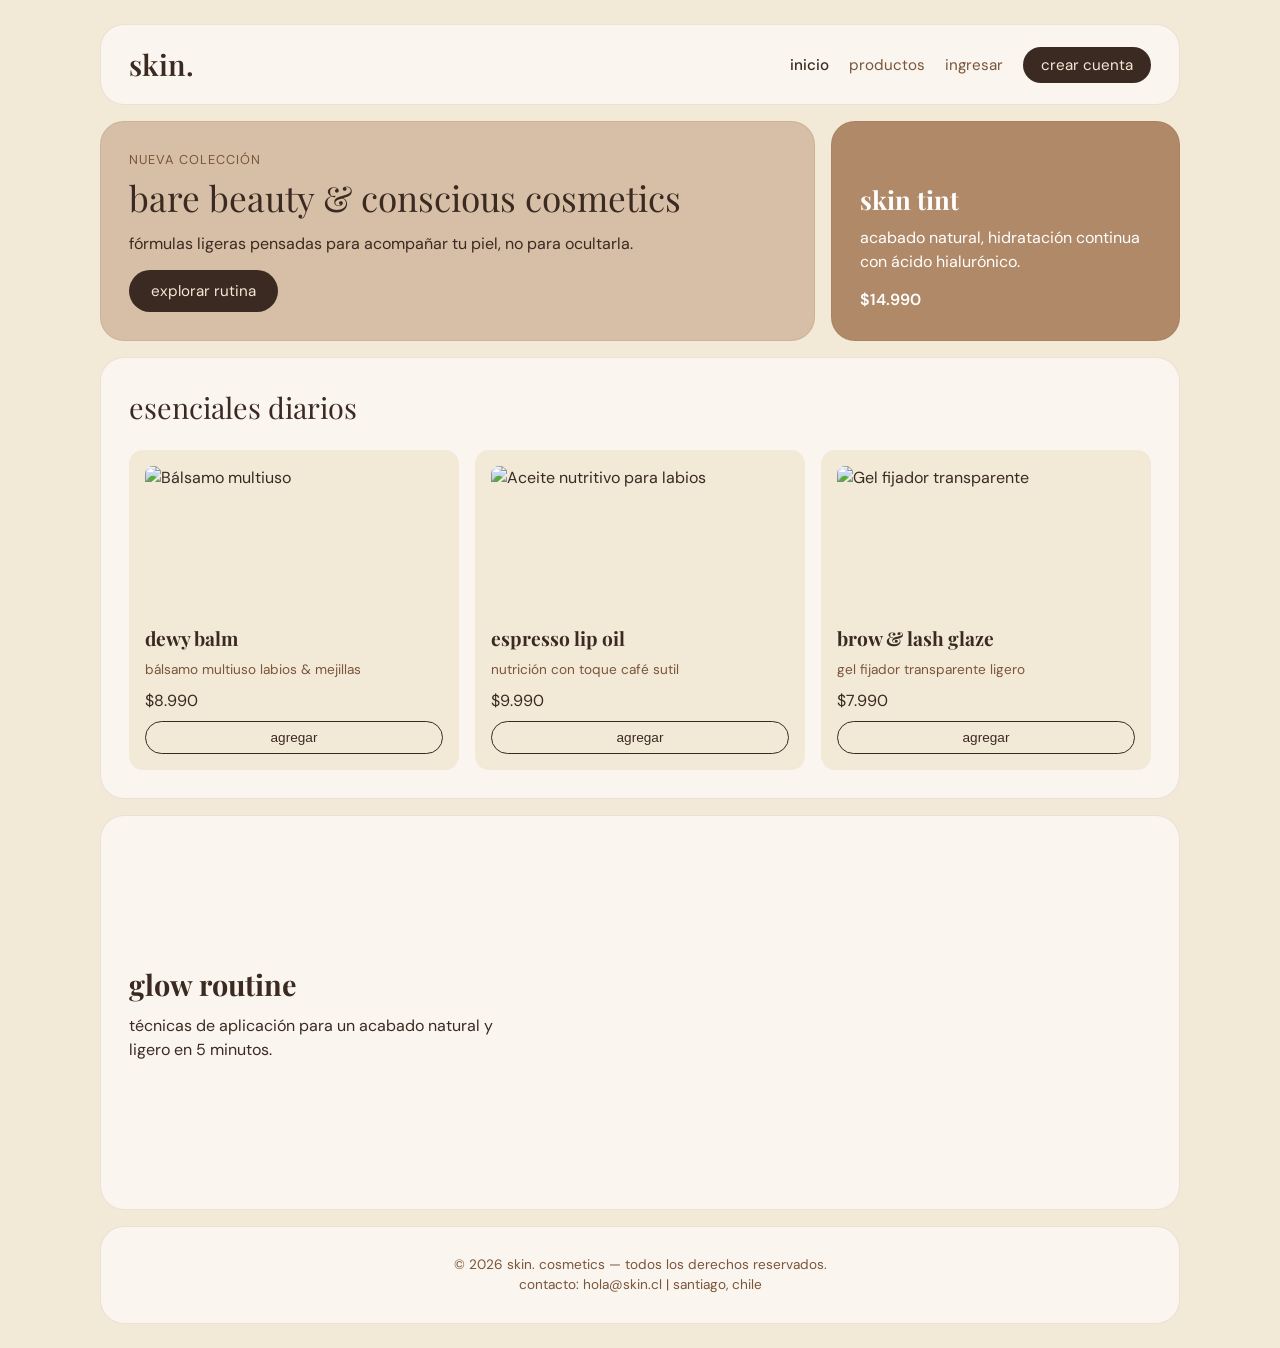
==== index.html @ 5be571f7 "feat: codigo completo, primera prueba" ====
<!DOCTYPE html>
<html lang="es">
<head>
  <meta charset="UTF-8">
  <meta name="viewport" content="width=device-width, initial-scale=1.0">
  <title>skin. — bare beauty</title>
  <link rel="preconnect" href="https://fonts.googleapis.com">
  <link rel="preconnect" href="https://fonts.gstatic.com" crossorigin>
  <link href="https://fonts.googleapis.com/css2?family=DM+Sans:wght@300;400;500&family=Playfair+Display:ital,wght@0,400;0,600;1,400&display=swap" rel="stylesheet">
  <link rel="stylesheet" href="css/styles.css">
</head>
<body>

  <div class="page-container">
    <header class="bento-card header-nav">
      <div class="brand">skin.</div>
      <nav>
        <ul>
          <li><a href="index.html" class="active">inicio</a></li>
          <li><a href="#catalogo">productos</a></li>
          <li><a href="login.html">ingresar</a></li>
          <li><a href="registro.html" class="btn-pill">crear cuenta</a></li>
        </ul>
      </nav>
    </header>

    <main class="bento-grid">
      <section class="bento-card hero-card">
        <span class="tag">nueva colección</span>
        <h1>bare beauty & conscious cosmetics</h1>
        <p>fórmulas ligeras pensadas para acompañar tu piel, no para ocultarla.</p>
        <a href="#catalogo" class="btn-main">explorar rutina</a>
      </section>

      <article class="bento-card highlight-card">
        <h3>skin tint</h3>
        <p>acabado natural, hidratación continua con ácido hialurónico.</p>
        <span class="price">$14.990</span>
      </article>

      <section id="catalogo" class="bento-card catalog-section">
        <h2>esenciales diarios</h2>
        <div class="products-subgrid">
          <article class="product-item">
            <img src="https://images.unsplash.com/photo-1586495777744-4413f21062fa?w=300" alt="Bálsamo multiuso">
            <h4>dewy balm</h4>
            <p>bálsamo multiuso labios & mejillas</p>
            <span>$8.990</span>
            <button type="button" class="btn-small">agregar</button>
          </article>

          <article class="product-item">
            <img src="https://images.unsplash.com/photo-1522337360788-8b13dee7a37e?w=300" alt="Aceite nutritivo para labios">
            <h4>espresso lip oil</h4>
            <p>nutrición con toque café sutil</p>
            <span>$9.990</span>
            <button type="button" class="btn-small">agregar</button>
          </article>

          <article class="product-item">
            <img src="https://images.unsplash.com/photo-1512496015851-a90fb38ba796?w=300" alt="Gel fijador transparente">
            <h4>brow & lash glaze</h4>
            <p>gel fijador transparente ligero</p>
            <span>$7.990</span>
            <button type="button" class="btn-small">agregar</button>
          </article>
        </div>
      </section>

      <section class="bento-card video-card">
        <div class="video-info">
          <h2>glow routine</h2>
          <p>técnicas de aplicación para un acabado natural y ligero en 5 minutos.</p>
        </div>
        <div class="iframe-wrapper">
          <iframe 
            src="https://www.youtube-nocookie.com/embed/dQw4w9WgXcQ" 
            title="skin. routine" 
            allowfullscreen>
          </iframe>
        </div>
      </section>
    </main>

    <footer class="bento-card footer-card">
      <p>&copy; 2026 skin. cosmetics — todos los derechos reservados.</p>
      <p>contacto: hola@skin.cl | santiago, chile</p>
    </footer>
  </div>

</body>
</html>
---- css/styles.css ----
:root {
  --creamy-latte: #F3E9D7;
  --warm-cappuccino: #D6BFA6;
  --caramel-roast: #B08968;
  --mocha-bean: #7A553A;
  --espresso-shot: #3B2A22;

  --font-serif: 'Playfair Display', serif;
  --font-sans: 'DM Sans', sans-serif;
  --radius-lg: 24px;
  --radius-sm: 14px;
}

* {
  box-sizing: border-box;
  margin: 0;
  padding: 0;
}

body {
  background-color: var(--creamy-latte);
  color: var(--espresso-shot);
  font-family: var(--font-sans);
  padding: 24px 16px;
  line-height: 1.5;
}

.page-container {
  max-width: 1080px;
  margin: 0 auto;
  display: flex;
  flex-direction: column;
  gap: 16px;
}

.bento-card {
  background-color: #FAF5EE;
  border-radius: var(--radius-lg);
  padding: 28px;
  border: 1px solid rgba(122, 85, 58, 0.12);
}

/* Header */
.header-nav {
  display: flex;
  justify-content: space-between;
  align-items: center;
  padding: 18px 28px;
}

.brand {
  font-family: var(--font-serif);
  font-size: 1.8rem;
  font-weight: 600;
  color: var(--espresso-shot);
}

nav ul {
  display: flex;
  list-style: none;
  gap: 20px;
  align-items: center;
}

nav a {
  text-decoration: none;
  color: var(--mocha-bean);
  font-size: 0.95rem;
  transition: color 0.2s;
}

nav a:hover, nav a.active {
  color: var(--espresso-shot);
  font-weight: 500;
}

.btn-pill {
  background-color: var(--espresso-shot);
  color: var(--creamy-latte) !important;
  padding: 8px 18px;
  border-radius: 999px;
}

/* Bento Grid */
.bento-grid {
  display: grid;
  grid-template-columns: repeat(3, 1fr);
  gap: 16px;
}

.hero-card {
  grid-column: span 2;
  background-color: var(--warm-cappuccino);
  display: flex;
  flex-direction: column;
  justify-content: center;
}

.tag {
  font-size: 0.8rem;
  text-transform: uppercase;
  letter-spacing: 1px;
  color: var(--mocha-bean);
  margin-bottom: 8px;
}

.hero-card h1 {
  font-family: var(--font-serif);
  font-size: 2.2rem;
  line-height: 1.2;
  margin-bottom: 12px;
  font-weight: 400;
}

.btn-main {
  display: inline-block;
  align-self: flex-start;
  margin-top: 14px;
  background-color: var(--espresso-shot);
  color: var(--creamy-latte);
  padding: 10px 22px;
  border-radius: 999px;
  text-decoration: none;
  border: none;
  cursor: pointer;
  font-family: var(--font-sans);
  font-size: 0.95rem;
}

.highlight-card {
  background-color: var(--caramel-roast);
  color: #fff;
  display: flex;
  flex-direction: column;
  justify-content: flex-end;
}

.highlight-card h3 {
  font-family: var(--font-serif);
  font-size: 1.6rem;
  margin-bottom: 8px;
}

.price {
  font-weight: 600;
  margin-top: 14px;
}

/* Catálogo */
.catalog-section {
  grid-column: span 3;
}

.catalog-section h2 {
  font-family: var(--font-serif);
  font-size: 1.8rem;
  margin-bottom: 20px;
  font-weight: 400;
}

.products-subgrid {
  display: grid;
  grid-template-columns: repeat(auto-fit, minmax(220px, 1fr));
  gap: 16px;
}

.product-item {
  background-color: var(--creamy-latte);
  padding: 16px;
  border-radius: var(--radius-sm);
  display: flex;
  flex-direction: column;
  gap: 8px;
}

.product-item img {
  width: 100%;
  height: 150px;
  object-fit: cover;
  border-radius: 8px;
}

.product-item h4 {
  font-family: var(--font-serif);
  font-size: 1.2rem;
}

.product-item p {
  font-size: 0.85rem;
  color: var(--mocha-bean);
}

.btn-small {
  margin-top: auto;
  padding: 8px;
  border: 1px solid var(--espresso-shot);
  background: transparent;
  border-radius: 999px;
  cursor: pointer;
  color: var(--espresso-shot);
  font-size: 0.85rem;
}

.btn-small:hover {
  background-color: var(--espresso-shot);
  color: #fff;
}

/* Video Card */
.video-card {
  grid-column: span 3;
  display: grid;
  grid-template-columns: 1fr 1.5fr;
  gap: 24px;
  align-items: center;
}

.video-card h2 {
  font-family: var(--font-serif);
  font-size: 1.8rem;
  margin-bottom: 8px;
}

.iframe-wrapper {
  position: relative;
  padding-bottom: 56.25%;
  height: 0;
  border-radius: var(--radius-sm);
  overflow: hidden;
}

.iframe-wrapper iframe {
  position: absolute;
  top: 0;
  left: 0;
  width: 100%;
  height: 100%;
  border: none;
}

/* Layout Formularios */
.auth-grid {
  grid-template-columns: 1fr 1.2fr;
}

.auth-hero {
  background-color: var(--warm-cappuccino);
  display: flex;
  flex-direction: column;
  justify-content: center;
}

.auth-hero h2 {
  font-family: var(--font-serif);
  font-size: 2rem;
  margin-bottom: 12px;
}

.form-container h2 {
  font-family: var(--font-serif);
  font-size: 1.8rem;
  margin-bottom: 20px;
}

.input-group {
  display: flex;
  flex-direction: column;
  margin-bottom: 14px;
}

.input-group label {
  font-size: 0.85rem;
  color: var(--mocha-bean);
  margin-bottom: 6px;
}

.input-group input {
  padding: 12px 16px;
  border-radius: var(--radius-sm);
  border: 1px solid var(--warm-cappuccino);
  background-color: #fff;
  font-family: var(--font-sans);
  font-size: 0.95rem;
  color: var(--espresso-shot);
  outline: none;
}

.input-group input:focus {
  border-color: var(--mocha-bean);
}

.error-msg {
  color: #9e2a2b;
  font-size: 0.75rem;
  margin-top: 4px;
  min-height: 1rem;
}

.full-width {
  width: 100%;
  margin-top: 8px;
}

/* Footer */
.footer-card {
  text-align: center;
  font-size: 0.85rem;
  color: var(--mocha-bean);
}

/* Responsive */
@media (max-width: 768px) {
  .bento-grid, .auth-grid {
    grid-template-columns: 1fr;
  }
  .hero-card, .video-card {
    grid-column: span 1;
    grid-template-columns: 1fr;
  }
}
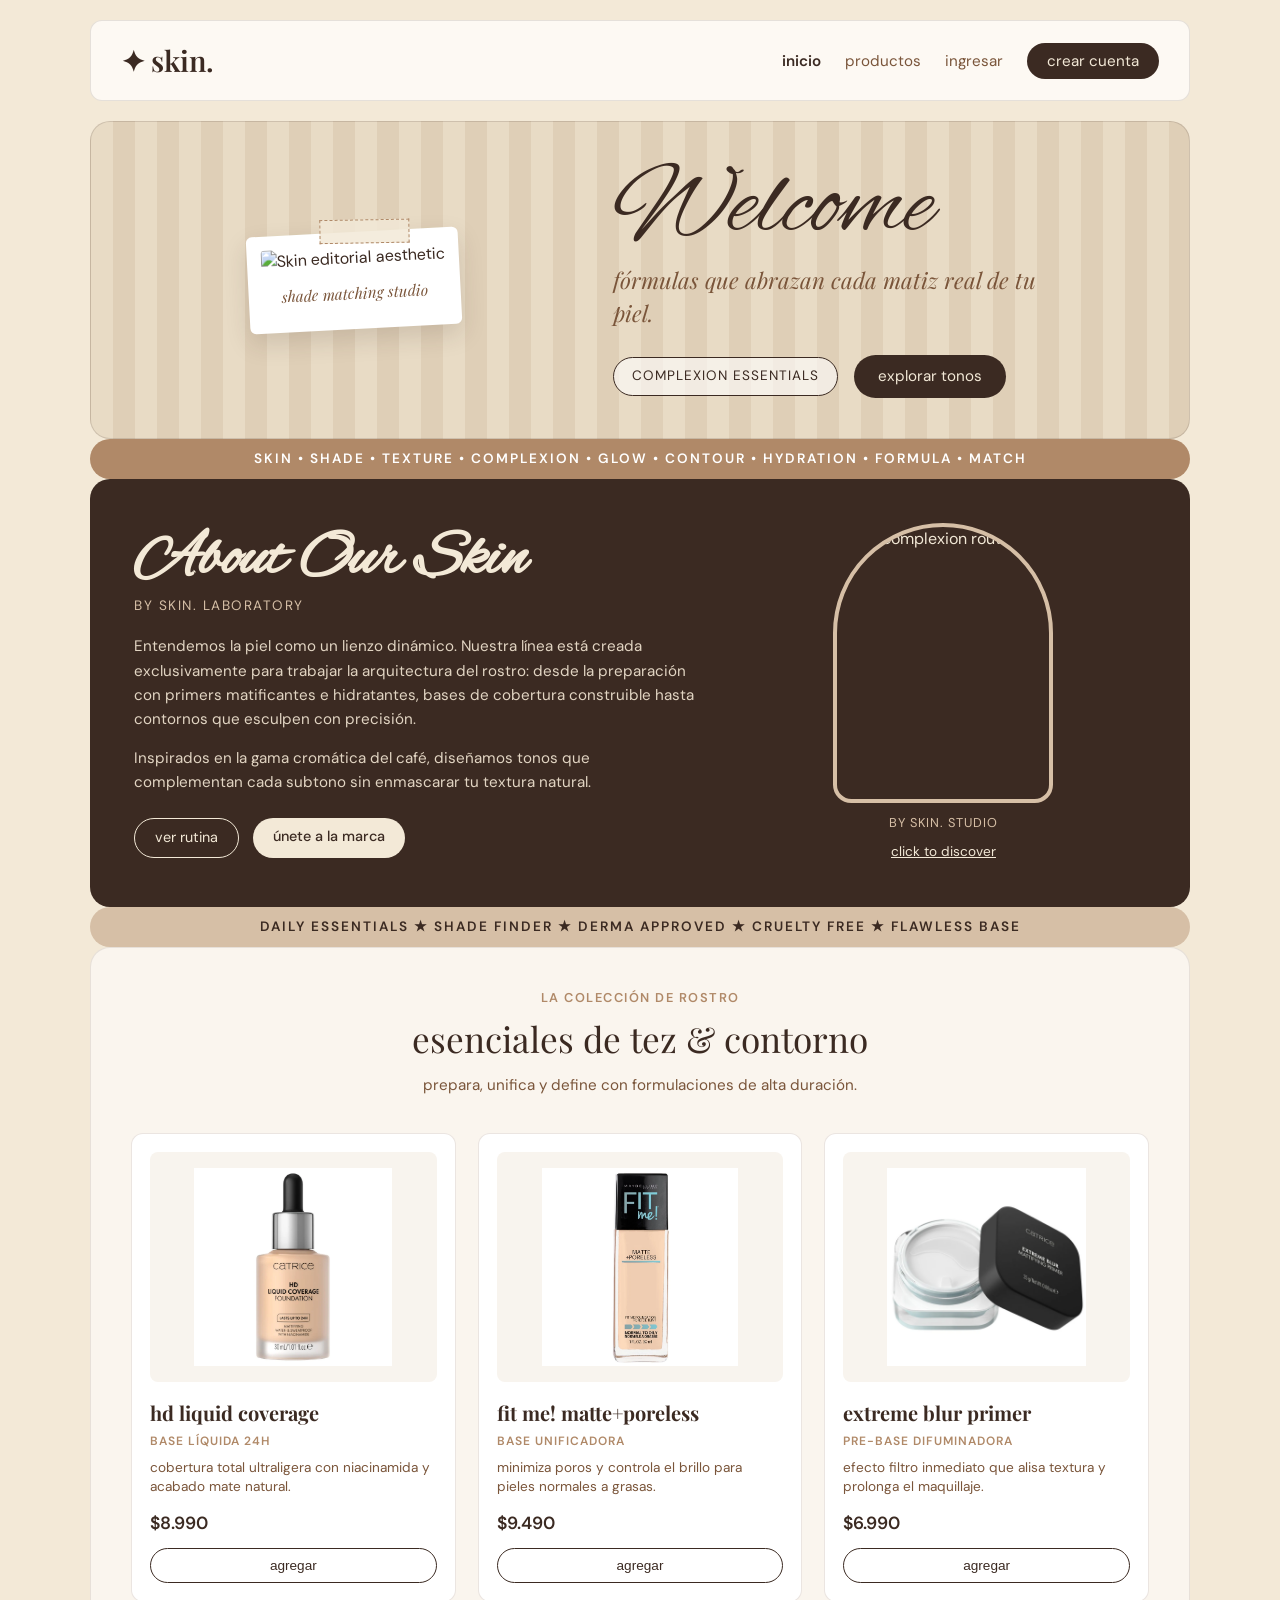
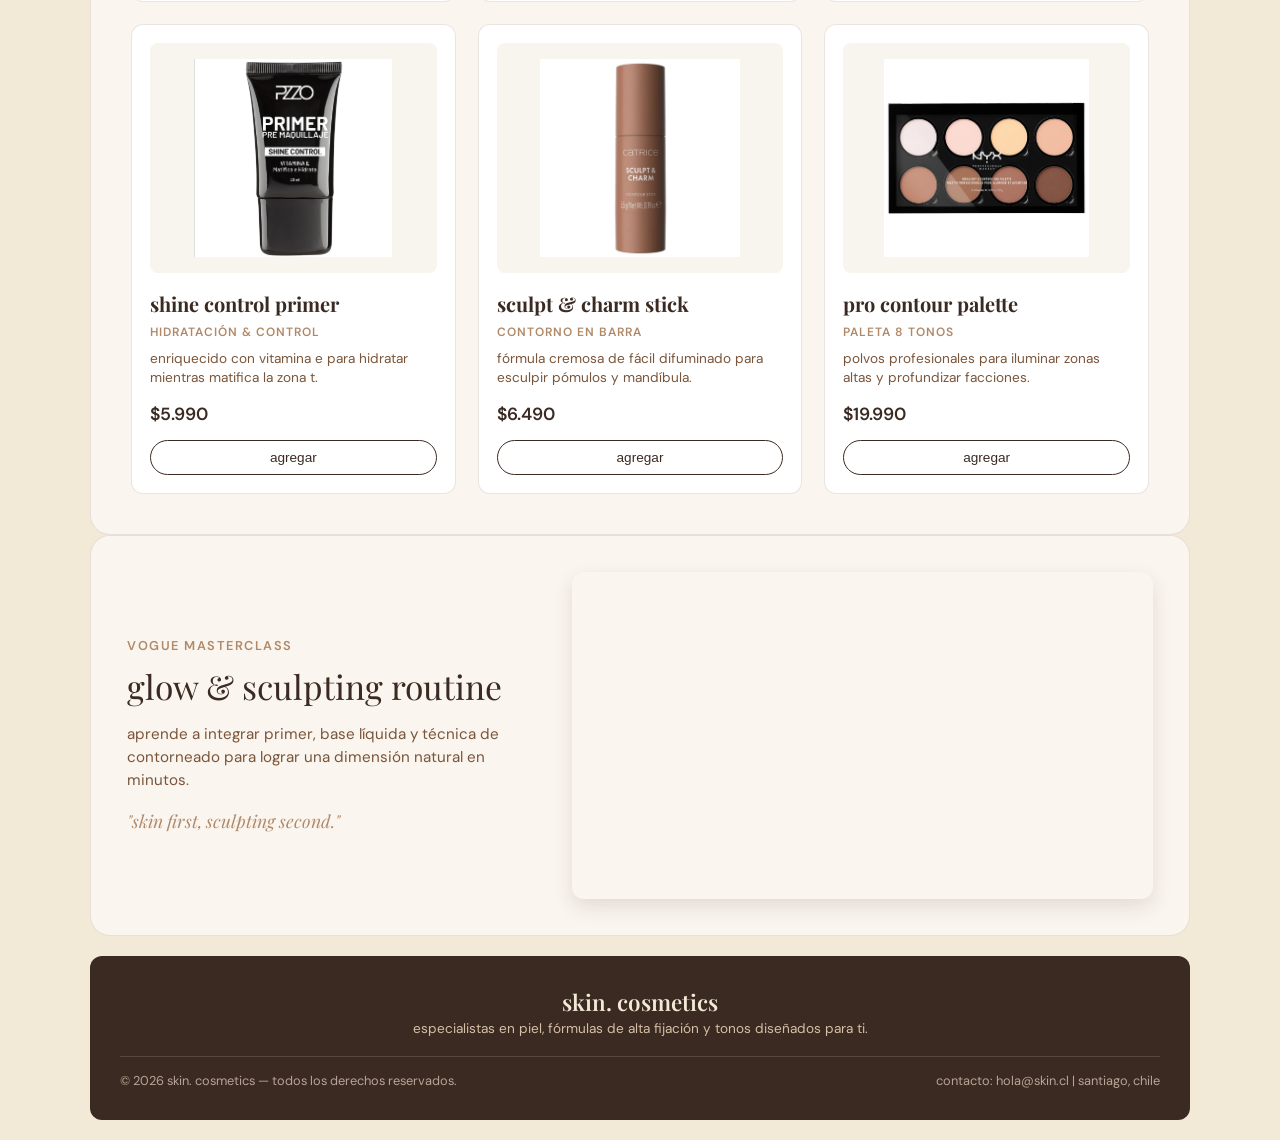
==== commit 77675cfb: "fix: codigo completo, segunda prueba" ====
--- a/index.html
+++ b/index.html
@@ -1,20 +1,20 @@
-
 <!DOCTYPE html>
 <html lang="es">
 <head>
   <meta charset="UTF-8">
   <meta name="viewport" content="width=device-width, initial-scale=1.0">
-  <title>skin. — bare beauty</title>
+  <title>skin. — complexion & contour</title>
   <link rel="preconnect" href="https://fonts.googleapis.com">
   <link rel="preconnect" href="https://fonts.gstatic.com" crossorigin>
-  <link href="https://fonts.googleapis.com/css2?family=DM+Sans:wght@300;400;500&family=Playfair+Display:ital,wght@0,400;0,600;1,400&display=swap" rel="stylesheet">
+  <link href="https://fonts.googleapis.com/css2?family=Alex+Brush&family=DM+Sans:wght@300;400;500;600&family=Playfair+Display:ital,wght@0,400;0,600;1,400&display=swap" rel="stylesheet">
   <link rel="stylesheet" href="css/styles.css">
 </head>
 <body>
 
   <div class="page-container">
-    <header class="bento-card header-nav">
-      <div class="brand">skin.</div>
+    <!-- Header Navegación -->
+    <header class="header-nav">
+      <div class="brand">✦ skin.</div>
       <nav>
         <ul>
           <li><a href="index.html" class="active">inicio</a></li>
@@ -25,67 +25,192 @@
       </nav>
     </header>
 
-    <main class="bento-grid">
-      <section class="bento-card hero-card">
-        <span class="tag">nueva colección</span>
-        <h1>bare beauty & conscious cosmetics</h1>
-        <p>fórmulas ligeras pensadas para acompañar tu piel, no para ocultarla.</p>
-        <a href="#catalogo" class="btn-main">explorar rutina</a>
-      </section>
-
-      <article class="bento-card highlight-card">
-        <h3>skin tint</h3>
-        <p>acabado natural, hidratación continua con ácido hialurónico.</p>
-        <span class="price">$14.990</span>
-      </article>
-
-      <section id="catalogo" class="bento-card catalog-section">
-        <h2>esenciales diarios</h2>
-        <div class="products-subgrid">
-          <article class="product-item">
-            <img src="https://images.unsplash.com/photo-1586495777744-4413f21062fa?w=300" alt="Bálsamo multiuso">
-            <h4>dewy balm</h4>
-            <p>bálsamo multiuso labios & mejillas</p>
-            <span>$8.990</span>
-            <button type="button" class="btn-small">agregar</button>
-          </article>
-
-          <article class="product-item">
-            <img src="https://images.unsplash.com/photo-1522337360788-8b13dee7a37e?w=300" alt="Aceite nutritivo para labios">
-            <h4>espresso lip oil</h4>
-            <p>nutrición con toque café sutil</p>
-            <span>$9.990</span>
-            <button type="button" class="btn-small">agregar</button>
-          </article>
-
-          <article class="product-item">
-            <img src="https://images.unsplash.com/photo-1512496015851-a90fb38ba796?w=300" alt="Gel fijador transparente">
-            <h4>brow & lash glaze</h4>
-            <p>gel fijador transparente ligero</p>
-            <span>$7.990</span>
-            <button type="button" class="btn-small">agregar</button>
-          </article>
-        </div>
-      </section>
-
-      <section class="bento-card video-card">
+    <main>
+      <!-- Hero Section Editorial (Welcome) -->
+      <section class="hero-editorial">
+        <div class="hero-frame-wrapper">
+          <div class="polaroid-card">
+            <span class="tape-badge"></span>
+            <img src="https://images.unsplash.com/photo-1596462502278-27bfdc403348?w=500" alt="Skin editorial aesthetic">
+            <span class="polaroid-caption">shade matching studio</span>
+          </div>
+        </div>
+        <div class="hero-text-wrapper">
+          <h1 class="welcome-title">Welcome</h1>
+          <p class="brand-tagline">fórmulas que abrazan cada matiz real de tu piel.</p>
+          <div class="hero-action-box">
+            <span class="badge-pill">complexion essentials</span>
+            <a href="#catalogo" class="btn-main">explorar tonos</a>
+          </div>
+        </div>
+      </section>
+
+      <!-- Cinta divisoria superior -->
+      <div class="marquee-strip">
+        <span>SKIN • SHADE • TEXTURE • COMPLEXION • GLOW • CONTOUR • HYDRATION • FORMULA • MATCH</span>
+      </div>
+
+      <!-- About Section (Estilo bloque oscuro con cameo circular) -->
+      <section class="about-section">
+        <div class="about-content">
+          <h2 class="about-heading">About Our Skin</h2>
+          <span class="byline">by skin. laboratory</span>
+          <p>
+            Entendemos la piel como un lienzo dinámico. Nuestra línea está creada exclusivamente 
+            para trabajar la arquitectura del rostro: desde la preparación con primers matificantes 
+            e hidratantes, bases de cobertura construible hasta contornos que esculpen con precisión.
+          </p>
+          <p>
+            Inspirados en la gama cromática del café, diseñamos tonos que complementan cada subtono 
+            sin enmascarar tu textura natural.
+          </p>
+          <div class="about-actions">
+            <a href="#catalogo" class="btn-outline-light">ver rutina</a>
+            <a href="registro.html" class="btn-solid-light">únete a la marca</a>
+          </div>
+        </div>
+
+        <div class="about-cameo-wrapper">
+          <div class="cameo-arch">
+            <img src="https://images.unsplash.com/photo-1522337360788-8b13dee7a37e?w=500" alt="Complexion routine">
+          </div>
+          <span class="cameo-label">by skin. studio</span>
+          <a href="#catalogo" class="cameo-link">click to discover</a>
+        </div>
+      </section>
+
+      <!-- Cinta divisoria intermedia -->
+      <div class="marquee-strip secondary-strip">
+        <span>DAILY ESSENTIALS ★ SHADE FINDER ★ DERMA APPROVED ★ CRUELTY FREE ★ FLAWLESS BASE</span>
+      </div>
+
+      <!-- Catálogo: 6 Productos en fichas verticales tipo revista -->
+      <section id="catalogo" class="catalog-section">
+        <div class="section-header">
+          <span class="tag">la colección de rostro</span>
+          <h2>esenciales de tez & contorno</h2>
+          <p>prepara, unifica y define con formulaciones de alta duración.</p>
+        </div>
+
+        <div class="products-grid">
+          <!-- Producto 1: Catrice HD Liquid Coverage -->
+          <article class="product-card">
+            <div class="product-photo-box">
+              <img src="img/catrice-hd.png" alt="Base Catrice HD Liquid Coverage">
+            </div>
+            <div class="product-info">
+              <h3>hd liquid coverage</h3>
+              <span class="category-tag">base líquida 24h</span>
+              <p>cobertura total ultraligera con niacinamida y acabado mate natural.</p>
+              <span class="price">$8.990</span>
+              <button type="button" class="btn-small">agregar</button>
+            </div>
+          </article>
+
+          <!-- Producto 2: Maybelline Fit Me -->
+          <article class="product-card">
+            <div class="product-photo-box">
+              <img src="img/maybelline-fitme.png" alt="Base Maybelline Fit Me Matte and Poreless">
+            </div>
+            <div class="product-info">
+              <h3>fit me! matte+poreless</h3>
+              <span class="category-tag">base unificadora</span>
+              <p>minimiza poros y controla el brillo para pieles normales a grasas.</p>
+              <span class="price">$9.490</span>
+              <button type="button" class="btn-small">agregar</button>
+            </div>
+          </article>
+
+          <!-- Producto 3: Catrice Extreme Blur -->
+          <article class="product-card">
+            <div class="product-photo-box">
+              <img src="img/catrice-blur.png" alt="Primer Catrice Extreme Blur">
+            </div>
+            <div class="product-info">
+              <h3>extreme blur primer</h3>
+              <span class="category-tag">pre-base difuminadora</span>
+              <p>efecto filtro inmediato que alisa textura y prolonga el maquillaje.</p>
+              <span class="price">$6.990</span>
+              <button type="button" class="btn-small">agregar</button>
+            </div>
+          </article>
+
+          <!-- Producto 4: PZZO Primer Shine Control -->
+          <article class="product-card">
+            <div class="product-photo-box">
+              <img src="img/pzzo-primer.png" alt="Primer PZZO Shine Control">
+            </div>
+            <div class="product-info">
+              <h3>shine control primer</h3>
+              <span class="category-tag">hidratación & control</span>
+              <p>enriquecido con vitamina e para hidratar mientras matifica la zona t.</p>
+              <span class="price">$5.990</span>
+              <button type="button" class="btn-small">agregar</button>
+            </div>
+          </article>
+
+          <!-- Producto 5: Catrice Sculpt & Charm -->
+          <article class="product-card">
+            <div class="product-photo-box">
+              <img src="img/catrice-contour.png" alt="Stick Catrice Sculpt and Charm">
+            </div>
+            <div class="product-info">
+              <h3>sculpt & charm stick</h3>
+              <span class="category-tag">contorno en barra</span>
+              <p>fórmula cremosa de fácil difuminado para esculpir pómulos y mandíbula.</p>
+              <span class="price">$6.490</span>
+              <button type="button" class="btn-small">agregar</button>
+            </div>
+          </article>
+
+          <!-- Producto 6: NYX Highlight & Contour Palette -->
+          <article class="product-card">
+            <div class="product-photo-box">
+              <img src="img/nyx-palette.png" alt="Paleta NYX Highlight and Contour Pro">
+            </div>
+            <div class="product-info">
+              <h3>pro contour palette</h3>
+              <span class="category-tag">paleta 8 tonos</span>
+              <p>polvos profesionales para iluminar zonas altas y profundizar facciones.</p>
+              <span class="price">$19.990</span>
+              <button type="button" class="btn-small">agregar</button>
+            </div>
+          </article>
+        </div>
+      </section>
+
+      <!-- Video Card: Vogue Routine -->
+      <section class="editorial-card video-card">
         <div class="video-info">
-          <h2>glow routine</h2>
-          <p>técnicas de aplicación para un acabado natural y ligero en 5 minutos.</p>
+          <span class="tag">vogue masterclass</span>
+          <h2>glow & sculpting routine</h2>
+          <p>
+            aprende a integrar primer, base líquida y técnica de contorneado 
+            para lograr una dimensión natural en minutos.
+          </p>
+          <span class="video-quote">"skin first, sculpting second."</span>
         </div>
         <div class="iframe-wrapper">
           <iframe 
-            src="https://www.youtube-nocookie.com/embed/dQw4w9WgXcQ" 
-            title="skin. routine" 
+            src="https://www.youtube-nocookie.com/embed/O_qgaOUR3Fo" 
+            title="Sabrina Carpenter Vogue Beauty Routine" 
+            allow="accelerometer; autoplay; clipboard-write; encrypted-media; gyroscope; picture-in-picture"
             allowfullscreen>
           </iframe>
         </div>
       </section>
     </main>
 
-    <footer class="bento-card footer-card">
-      <p>&copy; 2026 skin. cosmetics — todos los derechos reservados.</p>
-      <p>contacto: hola@skin.cl | santiago, chile</p>
+    <!-- Footer -->
+    <footer class="footer-card">
+      <div class="footer-top">
+        <div class="footer-brand">skin. cosmetics</div>
+        <p>especialistas en piel, fórmulas de alta fijación y tonos diseñados para ti.</p>
+      </div>
+      <div class="footer-bottom">
+        <p>&copy; 2026 skin. cosmetics — todos los derechos reservados.</p>
+        <p>contacto: hola@skin.cl | santiago, chile</p>
+      </div>
     </footer>
   </div>
 
--- a/css/styles.css
+++ b/css/styles.css
@@ -1,15 +1,18 @@
-
 :root {
   --creamy-latte: #F3E9D7;
   --warm-cappuccino: #D6BFA6;
   --caramel-roast: #B08968;
   --mocha-bean: #7A553A;
   --espresso-shot: #3B2A22;
-
-  --font-serif: 'Playfair Display', serif;
+  --pure-white: #FFFFFF;
+
+  --font-serif: 'Playfair Display', Georgia, serif;
+  --font-script: 'Alex Brush', cursive;
   --font-sans: 'DM Sans', sans-serif;
-  --radius-lg: 24px;
-  --radius-sm: 14px;
+  
+  --radius-lg: 20px;
+  --radius-md: 12px;
+  --radius-sm: 8px;
 }
 
 * {
@@ -22,44 +25,41 @@
   background-color: var(--creamy-latte);
   color: var(--espresso-shot);
   font-family: var(--font-sans);
-  padding: 24px 16px;
+  padding: 20px 14px;
   line-height: 1.5;
 }
 
 .page-container {
-  max-width: 1080px;
+  max-width: 1100px;
   margin: 0 auto;
   display: flex;
   flex-direction: column;
-  gap: 16px;
-}
-
-.bento-card {
-  background-color: #FAF5EE;
-  border-radius: var(--radius-lg);
-  padding: 28px;
-  border: 1px solid rgba(122, 85, 58, 0.12);
+  gap: 20px;
 }
 
 /* Header */
 .header-nav {
+  background-color: #FDF9F3;
+  border-radius: var(--radius-md);
+  padding: 18px 30px;
   display: flex;
   justify-content: space-between;
   align-items: center;
-  padding: 18px 28px;
+  border: 1px solid rgba(59, 42, 34, 0.12);
 }
 
 .brand {
   font-family: var(--font-serif);
   font-size: 1.8rem;
   font-weight: 600;
+  letter-spacing: -0.5px;
   color: var(--espresso-shot);
 }
 
 nav ul {
   display: flex;
   list-style: none;
-  gap: 20px;
+  gap: 24px;
   align-items: center;
 }
 
@@ -72,162 +72,428 @@
 
 nav a:hover, nav a.active {
   color: var(--espresso-shot);
-  font-weight: 500;
+  font-weight: 600;
 }
 
 .btn-pill {
   background-color: var(--espresso-shot);
   color: var(--creamy-latte) !important;
-  padding: 8px 18px;
-  border-radius: 999px;
-}
-
-/* Bento Grid */
-.bento-grid {
+  padding: 8px 20px;
+  border-radius: 999px;
+  transition: opacity 0.2s;
+}
+
+.btn-pill:hover {
+  opacity: 0.9;
+}
+
+/* Hero Editorial (Estilo plantilla Welcome) */
+.hero-editorial {
+  background: repeating-linear-gradient(
+    90deg,
+    #E8DBC5,
+    #E8DBC5 22px,
+    #DFCFB7 22px,
+    #DFCFB7 44px
+  );
+  border-radius: var(--radius-lg);
+  padding: 40px;
   display: grid;
-  grid-template-columns: repeat(3, 1fr);
-  gap: 16px;
-}
-
-.hero-card {
-  grid-column: span 2;
-  background-color: var(--warm-cappuccino);
+  grid-template-columns: 1fr 1.2fr;
+  gap: 36px;
+  align-items: center;
+  border: 1px solid rgba(59, 42, 34, 0.15);
+}
+
+.hero-frame-wrapper {
+  display: flex;
+  justify-content: center;
+}
+
+.polaroid-card {
+  background-color: var(--pure-white);
+  padding: 14px 14px 24px 14px;
+  border-radius: 6px;
+  box-shadow: 0 10px 25px rgba(59, 42, 34, 0.15);
+  position: relative;
+  transform: rotate(-3deg);
+  max-width: 320px;
+  text-align: center;
+}
+
+.tape-badge {
+  position: absolute;
+  top: -12px;
+  left: 35%;
+  width: 90px;
+  height: 24px;
+  background-color: rgba(243, 233, 215, 0.85);
+  border: 1px dashed var(--caramel-roast);
+  transform: rotate(2deg);
+}
+
+.polaroid-card img {
+  width: 100%;
+  height: 280px;
+  object-fit: cover;
+  border-radius: 4px;
+}
+
+.polaroid-caption {
+  display: block;
+  margin-top: 12px;
+  font-family: var(--font-serif);
+  font-size: 0.95rem;
+  color: var(--mocha-bean);
+  font-style: italic;
+}
+
+.hero-text-wrapper {
   display: flex;
   flex-direction: column;
   justify-content: center;
+}
+
+.welcome-title {
+  font-family: var(--font-script);
+  font-size: 6.5rem;
+  line-height: 0.9;
+  color: var(--espresso-shot);
+  margin-bottom: 8px;
+  font-weight: 400;
+}
+
+.brand-tagline {
+  font-family: var(--font-serif);
+  font-size: 1.4rem;
+  font-style: italic;
+  color: var(--mocha-bean);
+  margin-bottom: 24px;
+  max-width: 440px;
+}
+
+.hero-action-box {
+  display: flex;
+  align-items: center;
+  gap: 16px;
+  flex-wrap: wrap;
+}
+
+.badge-pill {
+  border: 1px solid var(--espresso-shot);
+  border-radius: 999px;
+  padding: 8px 18px;
+  font-size: 0.85rem;
+  text-transform: uppercase;
+  letter-spacing: 1px;
+  color: var(--espresso-shot);
+  background-color: rgba(255, 255, 255, 0.6);
+}
+
+.btn-main {
+  background-color: var(--espresso-shot);
+  color: var(--creamy-latte);
+  padding: 10px 24px;
+  border-radius: 999px;
+  text-decoration: none;
+  font-size: 0.95rem;
+  border: none;
+  cursor: pointer;
+  font-family: var(--font-sans);
+  transition: opacity 0.2s;
+}
+
+.btn-main:hover {
+  opacity: 0.9;
+}
+
+/* Marquee Strips (Cintas divisorias) */
+.marquee-strip {
+  background-color: var(--caramel-roast);
+  color: #FFFFFF;
+  padding: 10px 16px;
+  border-radius: 999px;
+  text-align: center;
+  font-size: 0.85rem;
+  font-weight: 600;
+  letter-spacing: 2px;
+  text-transform: uppercase;
+  overflow: hidden;
+  white-space: nowrap;
+}
+
+.secondary-strip {
+  background-color: var(--warm-cappuccino);
+  color: var(--espresso-shot);
+}
+
+/* About Section (Oscura con cameo) */
+.about-section {
+  background-color: var(--espresso-shot);
+  color: var(--creamy-latte);
+  border-radius: var(--radius-lg);
+  padding: 44px;
+  display: grid;
+  grid-template-columns: 1.4fr 1fr;
+  gap: 40px;
+  align-items: center;
+}
+
+.about-heading {
+  font-family: var(--font-script);
+  font-size: 4rem;
+  line-height: 1;
+  color: var(--creamy-latte);
+  margin-bottom: 4px;
+}
+
+.byline {
+  font-size: 0.85rem;
+  text-transform: uppercase;
+  letter-spacing: 1.5px;
+  color: var(--warm-cappuccino);
+  display: block;
+  margin-bottom: 18px;
+}
+
+.about-content p {
+  font-size: 0.95rem;
+  line-height: 1.6;
+  margin-bottom: 14px;
+  color: #E2D5C3;
+}
+
+.about-actions {
+  display: flex;
+  gap: 14px;
+  margin-top: 24px;
+}
+
+.btn-outline-light {
+  border: 1px solid var(--creamy-latte);
+  color: var(--creamy-latte);
+  padding: 8px 20px;
+  border-radius: 999px;
+  text-decoration: none;
+  font-size: 0.9rem;
+}
+
+.btn-solid-light {
+  background-color: var(--creamy-latte);
+  color: var(--espresso-shot);
+  padding: 8px 20px;
+  border-radius: 999px;
+  text-decoration: none;
+  font-size: 0.9rem;
+  font-weight: 500;
+}
+
+.about-cameo-wrapper {
+  display: flex;
+  flex-direction: column;
+  align-items: center;
+  text-align: center;
+  gap: 10px;
+}
+
+.cameo-arch {
+  width: 220px;
+  height: 280px;
+  border-radius: 120px 120px 20px 20px;
+  overflow: hidden;
+  border: 4px solid var(--warm-cappuccino);
+}
+
+.cameo-arch img {
+  width: 100%;
+  height: 100%;
+  object-fit: cover;
+}
+
+.cameo-label {
+  font-size: 0.8rem;
+  text-transform: uppercase;
+  letter-spacing: 1px;
+  color: var(--warm-cappuccino);
+}
+
+.cameo-link {
+  color: var(--creamy-latte);
+  font-size: 0.85rem;
+  text-decoration: underline;
+}
+
+/* Catálogo 6 Productos (Fichas verticales) */
+.catalog-section {
+  background-color: #FAF5EE;
+  border-radius: var(--radius-lg);
+  padding: 40px;
+  border: 1px solid rgba(59, 42, 34, 0.1);
+}
+
+.section-header {
+  text-align: center;
+  max-width: 550px;
+  margin: 0 auto 36px auto;
 }
 
 .tag {
   font-size: 0.8rem;
   text-transform: uppercase;
+  letter-spacing: 1.5px;
+  color: var(--caramel-roast);
+  font-weight: 600;
+  display: block;
+  margin-bottom: 6px;
+}
+
+.section-header h2 {
+  font-family: var(--font-serif);
+  font-size: 2.2rem;
+  font-weight: 400;
+  margin-bottom: 8px;
+}
+
+.section-header p {
+  color: var(--mocha-bean);
+  font-size: 0.95rem;
+}
+
+.products-grid {
+  display: grid;
+  grid-template-columns: repeat(3, 1fr);
+  gap: 22px;
+}
+
+.product-card {
+  background-color: var(--pure-white);
+  border-radius: var(--radius-md);
+  padding: 18px;
+  border: 1px solid rgba(122, 85, 58, 0.15);
+  display: flex;
+  flex-direction: column;
+  transition: transform 0.2s, box-shadow 0.2s;
+}
+
+.product-card:hover {
+  transform: translateY(-4px);
+  box-shadow: 0 10px 20px rgba(59, 42, 34, 0.08);
+}
+
+.product-photo-box {
+  background-color: #F8F4EE;
+  border-radius: var(--radius-sm);
+  padding: 16px;
+  height: 230px;
+  display: flex;
+  align-items: center;
+  justify-content: center;
+  margin-bottom: 16px;
+}
+
+.product-photo-box img {
+  max-width: 100%;
+  max-height: 100%;
+  object-fit: contain;
+}
+
+.product-info {
+  display: flex;
+  flex-direction: column;
+  flex-grow: 1;
+}
+
+.product-info h3 {
+  font-family: var(--font-serif);
+  font-size: 1.25rem;
+  margin-bottom: 4px;
+}
+
+.category-tag {
+  font-size: 0.75rem;
+  text-transform: uppercase;
   letter-spacing: 1px;
+  color: var(--caramel-roast);
+  margin-bottom: 8px;
+  font-weight: 600;
+}
+
+.product-info p {
+  font-size: 0.85rem;
   color: var(--mocha-bean);
-  margin-bottom: 8px;
-}
-
-.hero-card h1 {
-  font-family: var(--font-serif);
-  font-size: 2.2rem;
-  line-height: 1.2;
+  margin-bottom: 14px;
+  line-height: 1.4;
+}
+
+.price {
+  font-size: 1.1rem;
+  font-weight: 600;
+  color: var(--espresso-shot);
   margin-bottom: 12px;
-  font-weight: 400;
-}
-
-.btn-main {
-  display: inline-block;
-  align-self: flex-start;
-  margin-top: 14px;
-  background-color: var(--espresso-shot);
-  color: var(--creamy-latte);
-  padding: 10px 22px;
-  border-radius: 999px;
-  text-decoration: none;
-  border: none;
+  margin-top: auto;
+}
+
+.btn-small {
+  width: 100%;
+  padding: 9px;
+  border: 1px solid var(--espresso-shot);
+  background-color: transparent;
+  color: var(--espresso-shot);
+  border-radius: 999px;
   cursor: pointer;
-  font-family: var(--font-sans);
-  font-size: 0.95rem;
-}
-
-.highlight-card {
-  background-color: var(--caramel-roast);
-  color: #fff;
-  display: flex;
-  flex-direction: column;
-  justify-content: flex-end;
-}
-
-.highlight-card h3 {
-  font-family: var(--font-serif);
-  font-size: 1.6rem;
-  margin-bottom: 8px;
-}
-
-.price {
-  font-weight: 600;
-  margin-top: 14px;
-}
-
-/* Catálogo */
-.catalog-section {
-  grid-column: span 3;
-}
-
-.catalog-section h2 {
-  font-family: var(--font-serif);
-  font-size: 1.8rem;
-  margin-bottom: 20px;
-  font-weight: 400;
-}
-
-.products-subgrid {
-  display: grid;
-  grid-template-columns: repeat(auto-fit, minmax(220px, 1fr));
-  gap: 16px;
-}
-
-.product-item {
-  background-color: var(--creamy-latte);
-  padding: 16px;
-  border-radius: var(--radius-sm);
-  display: flex;
-  flex-direction: column;
-  gap: 8px;
-}
-
-.product-item img {
-  width: 100%;
-  height: 150px;
-  object-fit: cover;
-  border-radius: 8px;
-}
-
-.product-item h4 {
-  font-family: var(--font-serif);
-  font-size: 1.2rem;
-}
-
-.product-item p {
-  font-size: 0.85rem;
-  color: var(--mocha-bean);
-}
-
-.btn-small {
-  margin-top: auto;
-  padding: 8px;
-  border: 1px solid var(--espresso-shot);
-  background: transparent;
-  border-radius: 999px;
-  cursor: pointer;
-  color: var(--espresso-shot);
-  font-size: 0.85rem;
+  font-size: 0.85rem;
+  font-weight: 500;
+  transition: background-color 0.2s, color 0.2s;
 }
 
 .btn-small:hover {
   background-color: var(--espresso-shot);
-  color: #fff;
-}
-
-/* Video Card */
+  color: var(--creamy-latte);
+}
+
+/* Video Section */
+.editorial-card {
+  background-color: #FAF5EE;
+  border-radius: var(--radius-lg);
+  padding: 36px;
+  border: 1px solid rgba(59, 42, 34, 0.1);
+}
+
 .video-card {
-  grid-column: span 3;
   display: grid;
-  grid-template-columns: 1fr 1.5fr;
-  gap: 24px;
-  align-items: center;
-}
-
-.video-card h2 {
-  font-family: var(--font-serif);
-  font-size: 1.8rem;
-  margin-bottom: 8px;
+  grid-template-columns: 1fr 1.4fr;
+  gap: 30px;
+  align-items: center;
+}
+
+.video-info h2 {
+  font-family: var(--font-serif);
+  font-size: 2.1rem;
+  margin: 6px 0 12px 0;
+  font-weight: 400;
+}
+
+.video-info p {
+  color: var(--mocha-bean);
+  font-size: 0.95rem;
+  margin-bottom: 16px;
+}
+
+.video-quote {
+  display: inline-block;
+  font-family: var(--font-serif);
+  font-style: italic;
+  font-size: 1.1rem;
+  color: var(--caramel-roast);
 }
 
 .iframe-wrapper {
   position: relative;
   padding-bottom: 56.25%;
   height: 0;
-  border-radius: var(--radius-sm);
+  border-radius: var(--radius-md);
   overflow: hidden;
+  box-shadow: 0 8px 20px rgba(59, 42, 34, 0.12);
 }
 
 .iframe-wrapper iframe {
@@ -239,83 +505,59 @@
   border: none;
 }
 
-/* Layout Formularios */
-.auth-grid {
-  grid-template-columns: 1fr 1.2fr;
-}
-
-.auth-hero {
-  background-color: var(--warm-cappuccino);
-  display: flex;
-  flex-direction: column;
-  justify-content: center;
-}
-
-.auth-hero h2 {
-  font-family: var(--font-serif);
-  font-size: 2rem;
-  margin-bottom: 12px;
-}
-
-.form-container h2 {
-  font-family: var(--font-serif);
-  font-size: 1.8rem;
-  margin-bottom: 20px;
-}
-
-.input-group {
-  display: flex;
-  flex-direction: column;
-  margin-bottom: 14px;
-}
-
-.input-group label {
-  font-size: 0.85rem;
-  color: var(--mocha-bean);
-  margin-bottom: 6px;
-}
-
-.input-group input {
-  padding: 12px 16px;
-  border-radius: var(--radius-sm);
-  border: 1px solid var(--warm-cappuccino);
-  background-color: #fff;
-  font-family: var(--font-sans);
-  font-size: 0.95rem;
-  color: var(--espresso-shot);
-  outline: none;
-}
-
-.input-group input:focus {
-  border-color: var(--mocha-bean);
-}
-
-.error-msg {
-  color: #9e2a2b;
-  font-size: 0.75rem;
-  margin-top: 4px;
-  min-height: 1rem;
-}
-
-.full-width {
-  width: 100%;
-  margin-top: 8px;
-}
-
 /* Footer */
 .footer-card {
+  background-color: var(--espresso-shot);
+  color: var(--creamy-latte);
+  border-radius: var(--radius-md);
+  padding: 30px;
+  display: flex;
+  flex-direction: column;
+  gap: 16px;
   text-align: center;
-  font-size: 0.85rem;
-  color: var(--mocha-bean);
+}
+
+.footer-brand {
+  font-family: var(--font-serif);
+  font-size: 1.4rem;
+  font-weight: 600;
+}
+
+.footer-top p {
+  font-size: 0.85rem;
+  color: var(--warm-cappuccino);
+}
+
+.footer-bottom {
+  border-top: 1px solid rgba(243, 233, 215, 0.15);
+  padding-top: 14px;
+  font-size: 0.8rem;
+  color: #B9A595;
+  display: flex;
+  justify-content: space-between;
+  flex-wrap: wrap;
+  gap: 8px;
 }
 
 /* Responsive */
-@media (max-width: 768px) {
-  .bento-grid, .auth-grid {
+@media (max-width: 900px) {
+  .products-grid {
+    grid-template-columns: repeat(2, 1fr);
+  }
+  .hero-editorial, .about-section, .video-card {
     grid-template-columns: 1fr;
   }
-  .hero-card, .video-card {
-    grid-column: span 1;
+  .welcome-title {
+    font-size: 4.8rem;
+  }
+}
+
+@media (max-width: 600px) {
+  .products-grid {
     grid-template-columns: 1fr;
   }
+  .footer-bottom {
+    flex-direction: column;
+    text-align: center;
+  }
 }
